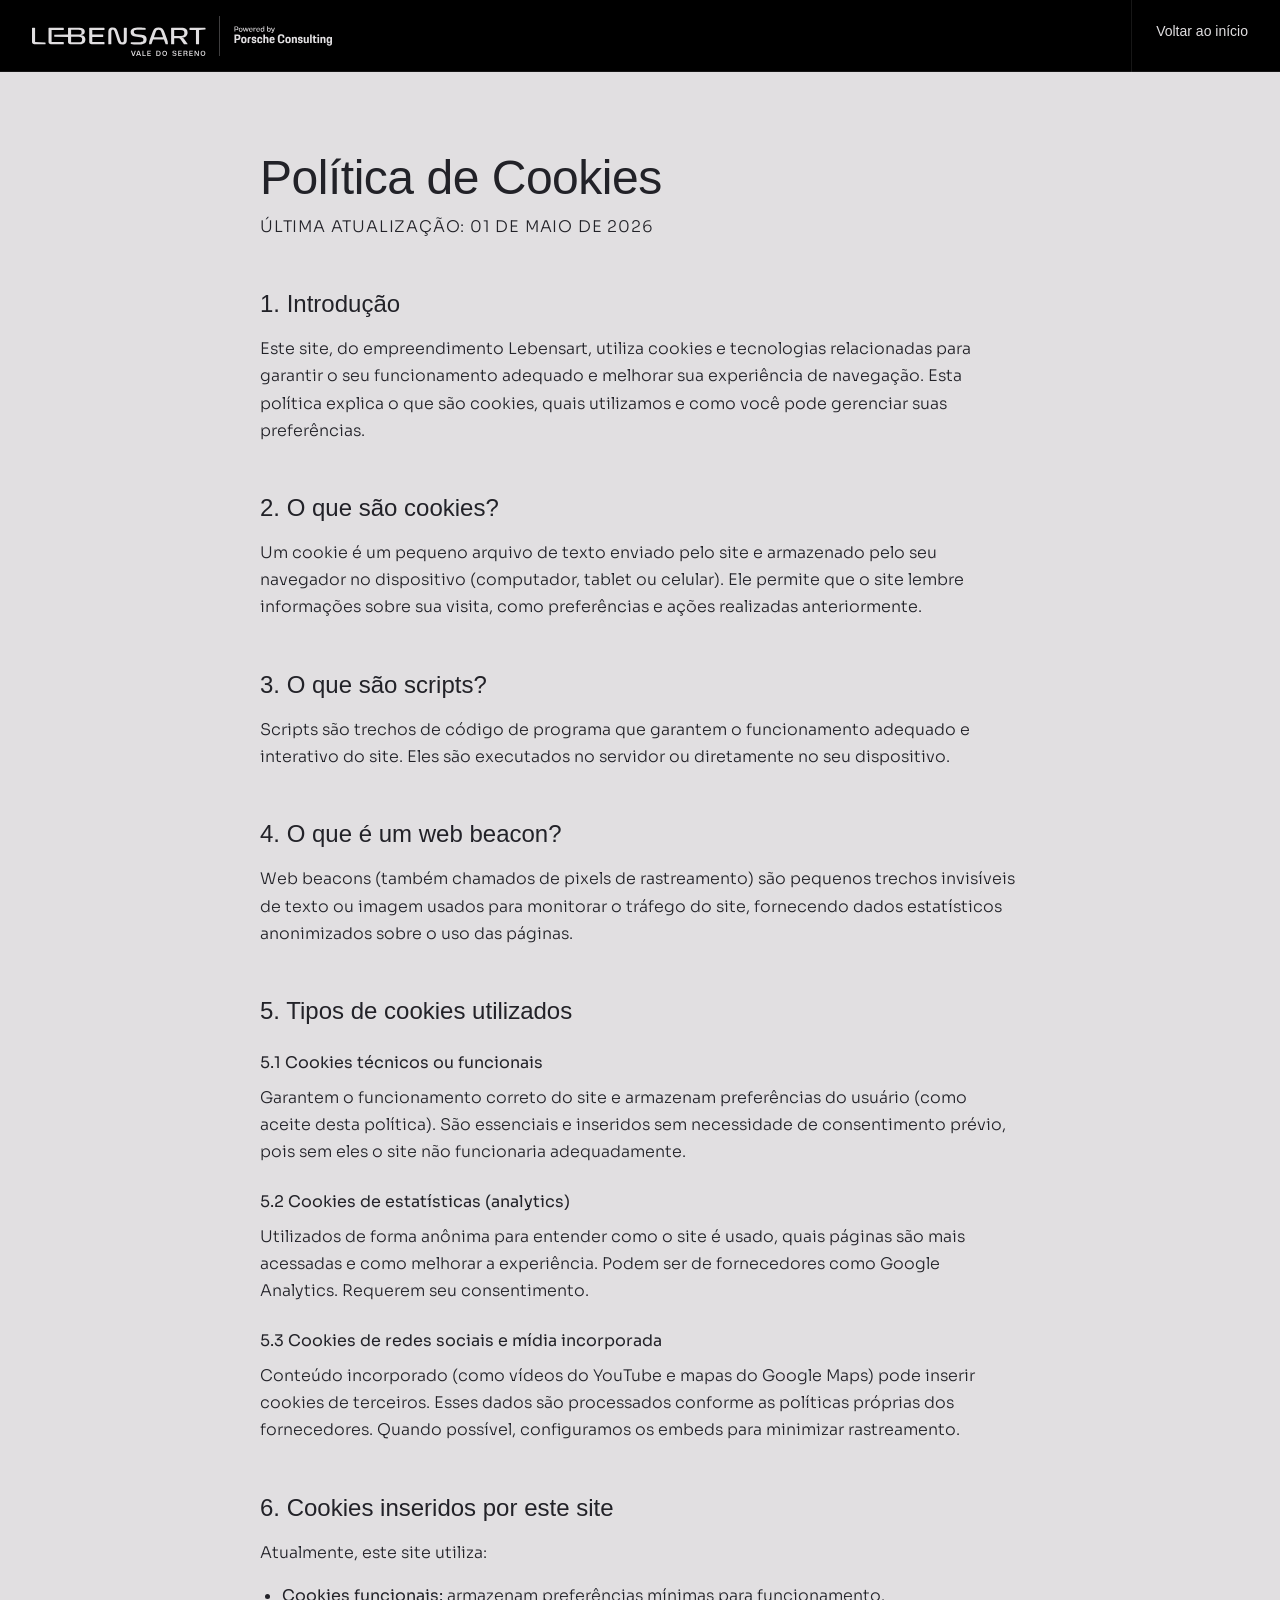
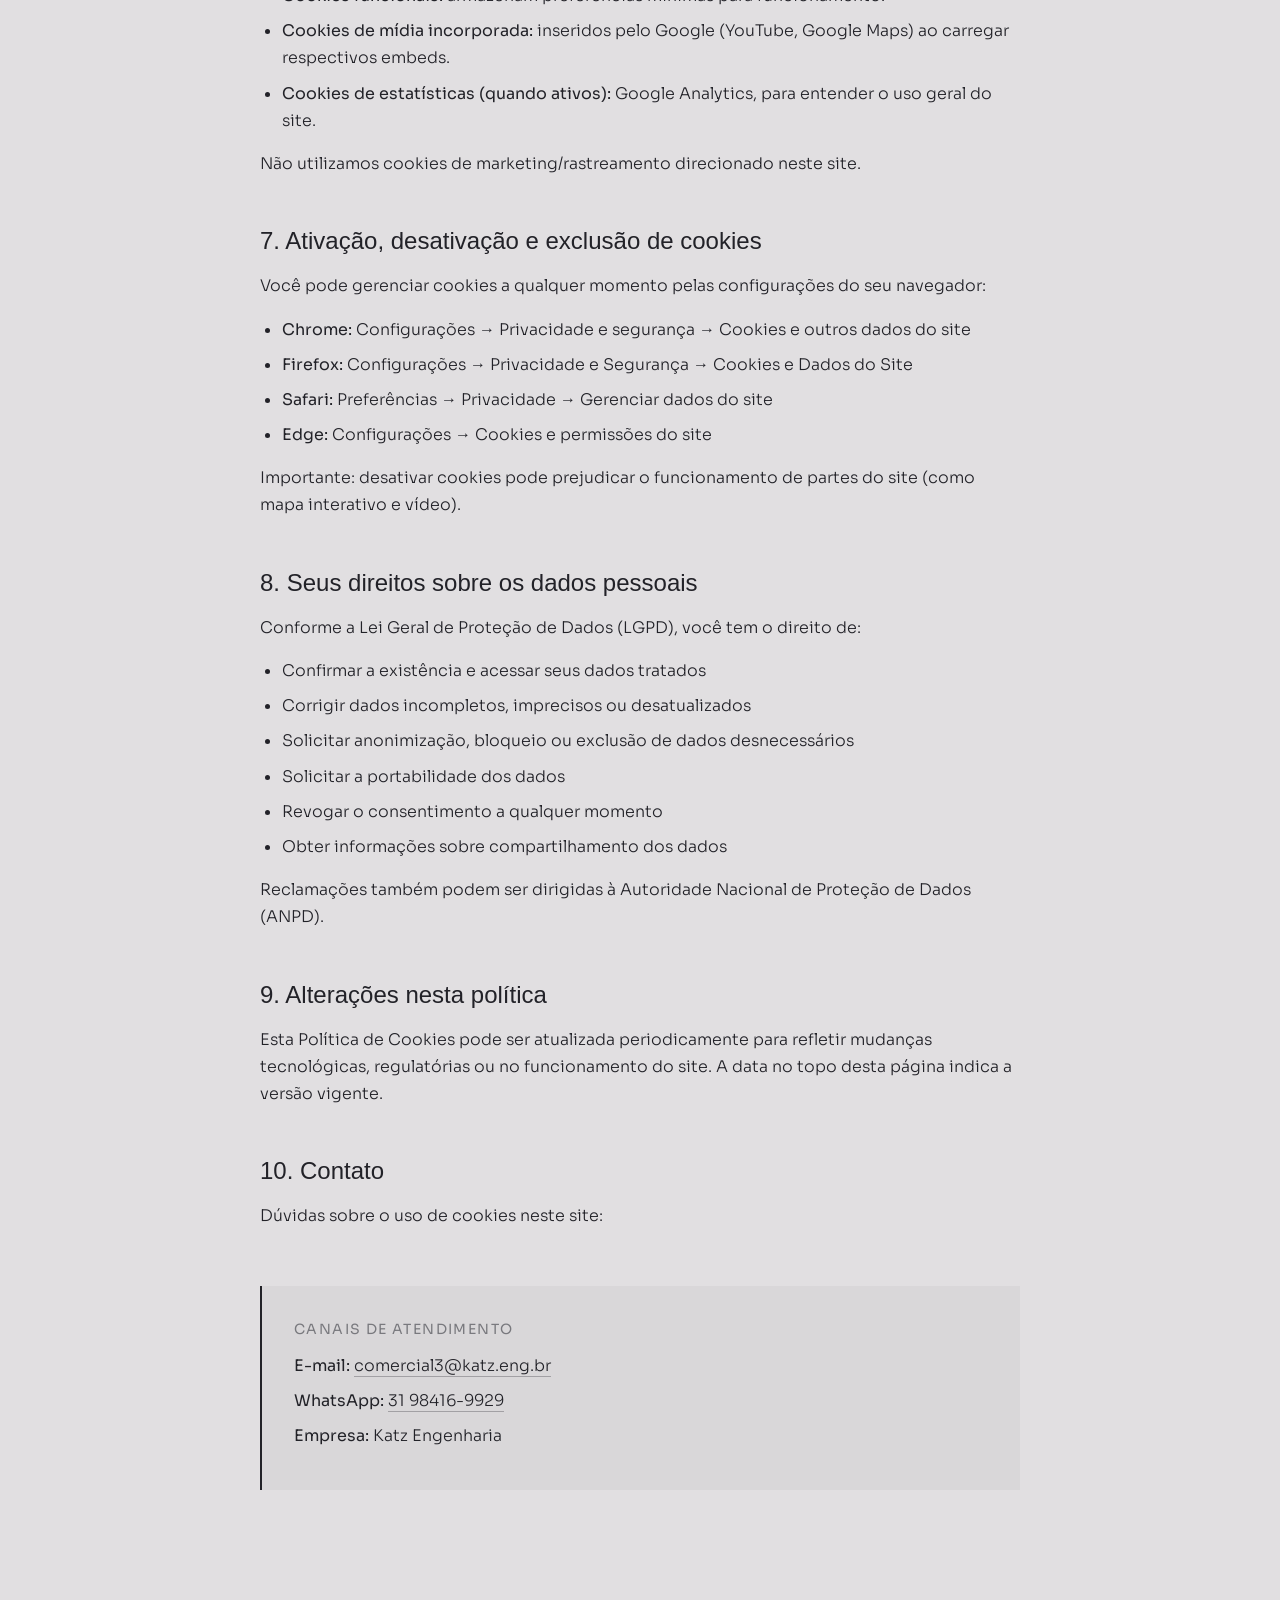
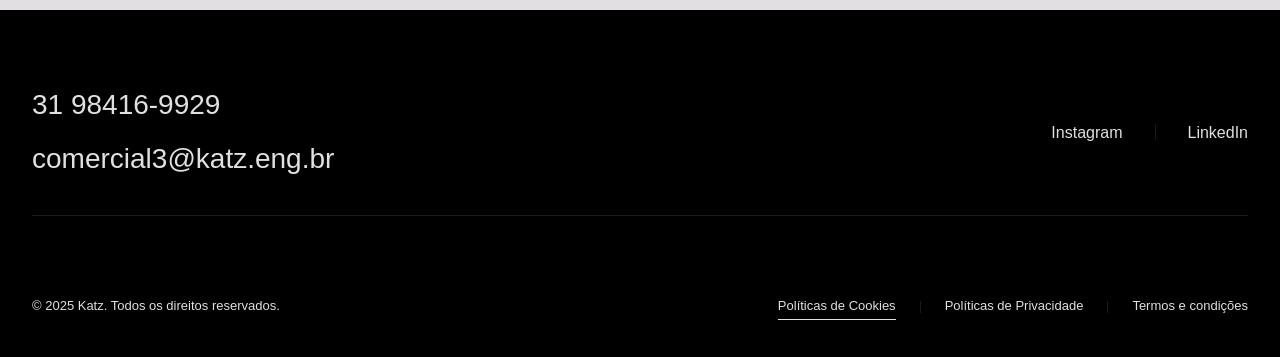
==== politica-de-cookies.html @ 18a2a269 "Adiciona páginas legais (Privacidade, Cookies, Termos) 3 páginas HTML adaptadas a partir das referên" ====
<!DOCTYPE html>
<html lang="pt-BR">
<head>
  <meta charset="UTF-8">
  <meta name="viewport" content="width=device-width, initial-scale=1.0">
  <title>Política de Cookies · Lebensart</title>
  <link rel="preconnect" href="https://fonts.googleapis.com">
  <link rel="preconnect" href="https://fonts.gstatic.com" crossorigin>
  <link href="https://fonts.googleapis.com/css2?family=Sora:wght@300;400&display=swap" rel="stylesheet">
  <link rel="stylesheet" href="assets/legal.css">
</head>
<body>

<header class="site-header">
  <a class="site-header__logo" href="index.html" aria-label="Voltar para a página inicial">
    <img src="assets/img/d319a4c5-5c41-4626-915c-322ef21a76e4.svg" alt="Lebensart">
  </a>
  <a class="site-header__back" href="index.html">Voltar ao início</a>
</header>

<main class="legal">
  <div class="legal__inner">
    <h1>Política de Cookies</h1>
    <p class="legal__updated">Última atualização: 01 de maio de 2026</p>

    <h2>1. Introdução</h2>
    <p>Este site, do empreendimento Lebensart, utiliza cookies e tecnologias relacionadas para garantir o seu funcionamento adequado e melhorar sua experiência de navegação. Esta política explica o que são cookies, quais utilizamos e como você pode gerenciar suas preferências.</p>

    <h2>2. O que são cookies?</h2>
    <p>Um cookie é um pequeno arquivo de texto enviado pelo site e armazenado pelo seu navegador no dispositivo (computador, tablet ou celular). Ele permite que o site lembre informações sobre sua visita, como preferências e ações realizadas anteriormente.</p>

    <h2>3. O que são scripts?</h2>
    <p>Scripts são trechos de código de programa que garantem o funcionamento adequado e interativo do site. Eles são executados no servidor ou diretamente no seu dispositivo.</p>

    <h2>4. O que é um web beacon?</h2>
    <p>Web beacons (também chamados de pixels de rastreamento) são pequenos trechos invisíveis de texto ou imagem usados para monitorar o tráfego do site, fornecendo dados estatísticos anonimizados sobre o uso das páginas.</p>

    <h2>5. Tipos de cookies utilizados</h2>

    <h3>5.1 Cookies técnicos ou funcionais</h3>
    <p>Garantem o funcionamento correto do site e armazenam preferências do usuário (como aceite desta política). São essenciais e inseridos sem necessidade de consentimento prévio, pois sem eles o site não funcionaria adequadamente.</p>

    <h3>5.2 Cookies de estatísticas (analytics)</h3>
    <p>Utilizados de forma anônima para entender como o site é usado, quais páginas são mais acessadas e como melhorar a experiência. Podem ser de fornecedores como Google Analytics. Requerem seu consentimento.</p>

    <h3>5.3 Cookies de redes sociais e mídia incorporada</h3>
    <p>Conteúdo incorporado (como vídeos do YouTube e mapas do Google Maps) pode inserir cookies de terceiros. Esses dados são processados conforme as políticas próprias dos fornecedores. Quando possível, configuramos os embeds para minimizar rastreamento.</p>

    <h2>6. Cookies inseridos por este site</h2>
    <p>Atualmente, este site utiliza:</p>
    <ul>
      <li><strong>Cookies funcionais:</strong> armazenam preferências mínimas para funcionamento.</li>
      <li><strong>Cookies de mídia incorporada:</strong> inseridos pelo Google (YouTube, Google Maps) ao carregar respectivos embeds.</li>
      <li><strong>Cookies de estatísticas (quando ativos):</strong> Google Analytics, para entender o uso geral do site.</li>
    </ul>
    <p>Não utilizamos cookies de marketing/rastreamento direcionado neste site.</p>

    <h2>7. Ativação, desativação e exclusão de cookies</h2>
    <p>Você pode gerenciar cookies a qualquer momento pelas configurações do seu navegador:</p>
    <ul>
      <li><strong>Chrome:</strong> Configurações → Privacidade e segurança → Cookies e outros dados do site</li>
      <li><strong>Firefox:</strong> Configurações → Privacidade e Segurança → Cookies e Dados do Site</li>
      <li><strong>Safari:</strong> Preferências → Privacidade → Gerenciar dados do site</li>
      <li><strong>Edge:</strong> Configurações → Cookies e permissões do site</li>
    </ul>
    <p>Importante: desativar cookies pode prejudicar o funcionamento de partes do site (como mapa interativo e vídeo).</p>

    <h2>8. Seus direitos sobre os dados pessoais</h2>
    <p>Conforme a Lei Geral de Proteção de Dados (LGPD), você tem o direito de:</p>
    <ul>
      <li>Confirmar a existência e acessar seus dados tratados</li>
      <li>Corrigir dados incompletos, imprecisos ou desatualizados</li>
      <li>Solicitar anonimização, bloqueio ou exclusão de dados desnecessários</li>
      <li>Solicitar a portabilidade dos dados</li>
      <li>Revogar o consentimento a qualquer momento</li>
      <li>Obter informações sobre compartilhamento dos dados</li>
    </ul>
    <p>Reclamações também podem ser dirigidas à Autoridade Nacional de Proteção de Dados (ANPD).</p>

    <h2>9. Alterações nesta política</h2>
    <p>Esta Política de Cookies pode ser atualizada periodicamente para refletir mudanças tecnológicas, regulatórias ou no funcionamento do site. A data no topo desta página indica a versão vigente.</p>

    <h2>10. Contato</h2>
    <p>Dúvidas sobre o uso de cookies neste site:</p>
    <div class="legal__contact">
      <h3>Canais de atendimento</h3>
      <p><strong>E-mail:</strong> <a href="mailto:comercial3@katz.eng.br">comercial3@katz.eng.br</a></p>
      <p><strong>WhatsApp:</strong> <a href="https://wa.me/5531984169929" target="_blank" rel="noopener">31 98416-9929</a></p>
      <p><strong>Empresa:</strong> Katz Engenharia</p>
    </div>
  </div>
</main>

<footer class="site-footer">
  <div class="footer-top">
    <div class="footer-contact">
      <a href="https://wa.me/5531984169929?text=Ol%C3%A1%2C%20vim%20do%20site" target="_blank" rel="noopener">31 98416-9929</a>
      <a href="mailto:comercial3@katz.eng.br">comercial3@katz.eng.br</a>
    </div>
    <div class="footer-social">
      <a href="#" class="footer-social__item">Instagram</a>
      <div class="footer-social__divider"></div>
      <a href="#" class="footer-social__item">LinkedIn</a>
    </div>
  </div>

  <div class="footer-bottom">
    <span class="footer-copy">© 2025 Katz. Todos os direitos reservados.</span>
    <div class="footer-links">
      <a href="politica-de-cookies.html" aria-current="page">Políticas de Cookies</a>
      <div class="footer-links__div"></div>
      <a href="politica-de-privacidade.html">Políticas de Privacidade</a>
      <div class="footer-links__div"></div>
      <a href="termos-de-uso.html">Termos e condições</a>
    </div>
  </div>
</footer>

<script>
  fetch('assets/config.json?t=' + Date.now())
    .then(r => r.ok ? r.json() : null)
    .then(cfg => {
      if (!cfg) return;
      if (cfg.whatsapp_number && cfg.whatsapp_message) {
        const wa = `https://wa.me/${cfg.whatsapp_number}?text=${encodeURIComponent(cfg.whatsapp_message)}`;
        document.querySelectorAll('a[href*="wa.me"]').forEach(a => a.href = wa);
      }
      const social = document.querySelectorAll('.footer-social__item');
      if (social[0] && cfg.instagram_url) { social[0].href = cfg.instagram_url; social[0].target = '_blank'; social[0].rel = 'noopener'; }
      if (social[1] && cfg.linkedin_url) { social[1].href = cfg.linkedin_url; social[1].target = '_blank'; social[1].rel = 'noopener'; }
    })
    .catch(() => {});
</script>
</body>
</html>
---- assets/legal.css ----
/* ============================================================
   LEGAL PAGES — política de privacidade, cookies, termos
   Estilos compartilhados (header, footer, tipografia)
============================================================ */

:root {
  --color-light: #E1DFE1;
  --color-medium: #79797E;
  --color-dark: #222228;
  --font-heading: 'Vinila', 'Helvetica Neue', Helvetica, Arial, sans-serif;
  --font-body: 'Sora', 'Helvetica Neue', Helvetica, Arial, sans-serif;
  --px: 32px;
}

*, *::before, *::after { box-sizing: border-box; margin: 0; padding: 0; }
html { scroll-behavior: smooth; }
body {
  font-family: var(--font-body);
  background: #fff;
  color: var(--color-dark);
  overflow-x: hidden;
  line-height: 1.6;
  font-weight: 300;
}
img { display: block; max-width: 100%; }
a { text-decoration: none; color: inherit; }

/* ===== Header ===== */
.site-header {
  display: flex;
  align-items: center;
  justify-content: space-between;
  padding: 0 var(--px);
  height: 72px;
  background: #000;
  border-bottom: 1px solid rgba(225,223,225,0.1);
  position: sticky;
  top: 0;
  z-index: 999;
  color: var(--color-light);
}
.site-header__logo { height: 40px; display: flex; align-items: center; }
.site-header__logo img { height: 40px; width: auto; }
.site-header__back {
  display: flex;
  align-items: center;
  gap: 12px;
  font-family: var(--font-heading);
  font-size: 14px;
  font-weight: 400;
  color: var(--color-light);
  border-left: 1px solid rgba(225,223,225,0.1);
  padding: 24px 0 32px 24px;
  position: relative;
}
.site-header__back::after {
  content: '';
  position: absolute;
  left: 24px;
  right: 0;
  bottom: 22px;
  height: 1px;
  background: currentColor;
  transform: scaleX(0);
  transform-origin: left center;
  transition: transform 0.35s ease;
}
.site-header__back:hover::after { transform: scaleX(1); }

/* ===== Legal content ===== */
.legal {
  padding: 80px var(--px) 120px;
  background: var(--color-light);
}
.legal__inner {
  max-width: 760px;
  margin: 0 auto;
}
.legal__updated {
  font-size: 13px;
  color: var(--color-medium);
  margin-top: 8px;
  letter-spacing: 0.05em;
  text-transform: uppercase;
}
.legal h1 {
  font-family: var(--font-heading);
  font-size: 48px;
  font-weight: 300;
  line-height: 1.1;
  color: var(--color-dark);
  margin-bottom: 8px;
  letter-spacing: -0.01em;
}
.legal h2 {
  font-family: var(--font-heading);
  font-size: 24px;
  font-weight: 400;
  color: var(--color-dark);
  margin-top: 48px;
  margin-bottom: 16px;
  line-height: 1.3;
}
.legal h3 {
  font-family: var(--font-body);
  font-size: 16px;
  font-weight: 400;
  color: var(--color-dark);
  margin-top: 24px;
  margin-bottom: 8px;
}
.legal p {
  font-size: 16px;
  font-weight: 300;
  color: var(--color-dark);
  line-height: 1.7;
  margin-bottom: 16px;
}
.legal p strong, .legal li strong {
  font-weight: 400;
  color: var(--color-dark);
}
.legal ul, .legal ol {
  padding-left: 22px;
  margin-bottom: 16px;
}
.legal li {
  font-size: 16px;
  font-weight: 300;
  color: var(--color-dark);
  line-height: 1.7;
  margin-bottom: 8px;
}
.legal a {
  color: var(--color-dark);
  border-bottom: 1px solid rgba(34,34,40,0.3);
  transition: border-color 0.2s ease;
}
.legal a:hover { border-bottom-color: var(--color-dark); }
.legal__contact {
  margin-top: 56px;
  padding: 32px;
  background: rgba(34,34,40,0.04);
  border-left: 2px solid var(--color-dark);
}
.legal__contact h3 { margin-top: 0; margin-bottom: 12px; font-size: 14px; letter-spacing: 0.1em; text-transform: uppercase; color: var(--color-medium); }
.legal__contact p { margin-bottom: 8px; }

/* ===== Footer (simplificado, espelha o do index) ===== */
.site-footer {
  background: #000;
  display: flex;
  flex-direction: column;
  gap: 80px;
  padding: 80px var(--px) 40px;
  color: var(--color-light);
}
.footer-top {
  display: flex;
  align-items: center;
  justify-content: space-between;
  padding-bottom: 40px;
  border-bottom: 1px solid rgba(255,255,255,0.1);
}
.footer-contact {
  display: flex;
  flex-direction: column;
  gap: 24px;
}
.footer-contact a {
  font-family: var(--font-heading);
  font-size: 28px;
  font-weight: 300;
  line-height: 1.1;
  color: var(--color-light);
  position: relative;
  display: inline-block;
}
.footer-contact a::after {
  content: '';
  position: absolute;
  left: 0; right: 0; bottom: -3px;
  height: 1px;
  background: currentColor;
  transform: scaleX(0);
  transform-origin: left;
  transition: transform 0.35s ease;
}
.footer-contact a:hover::after { transform: scaleX(1); }
.footer-social { display: flex; align-items: center; gap: 32px; }
.footer-social__item {
  font-family: var(--font-heading);
  font-size: 16px;
  font-weight: 400;
  color: var(--color-light);
  position: relative;
  display: inline-block;
}
.footer-social__item::after {
  content: '';
  position: absolute;
  left: 0; right: 0; bottom: -3px;
  height: 1px;
  background: currentColor;
  transform: scaleX(0);
  transform-origin: left;
  transition: transform 0.35s ease;
}
.footer-social__item:hover::after { transform: scaleX(1); }
.footer-social__divider { height: 16px; width: 1px; background: rgba(255,255,255,0.1); }
.footer-bottom {
  display: flex;
  align-items: center;
  justify-content: space-between;
}
.footer-copy {
  font-family: var(--font-heading);
  font-size: 13px;
  font-weight: 300;
  color: var(--color-light);
}
.footer-links { display: flex; align-items: center; gap: 24px; }
.footer-links a {
  font-family: var(--font-heading);
  font-size: 13px;
  font-weight: 300;
  color: var(--color-light);
  position: relative;
  display: inline-block;
}
.footer-links a::after {
  content: '';
  position: absolute;
  left: 0; right: 0; bottom: -3px;
  height: 1px;
  background: currentColor;
  transform: scaleX(0);
  transform-origin: left;
  transition: transform 0.35s ease;
}
.footer-links a:hover::after,
.footer-links a[aria-current="page"]::after { transform: scaleX(1); }
.footer-links__div { height: 12px; width: 1px; background: rgba(255,255,255,0.1); }

/* ===== Mobile ===== */
@media (max-width: 768px) {
  :root { --px: 16px; }
  .site-header { height: 60px; border-bottom-color: rgba(225,223,225,0.2); }
  .site-header__logo { height: 16px; }
  .site-header__logo img { height: 16px; }

  .legal { padding: 56px var(--px) 80px; }
  .legal h1 { font-size: 32px; }
  .legal h2 { font-size: 20px; margin-top: 36px; }
  .legal h3 { font-size: 15px; }
  .legal p, .legal li { font-size: 15px; }
  .legal__contact { padding: 24px; }

  .site-footer { gap: 56px; padding: 56px var(--px) 32px; }
  .footer-top {
    flex-direction: column;
    align-items: flex-start;
    gap: 32px;
  }
  .footer-contact a { font-size: 18px; }
  .footer-social {
    flex-direction: column;
    align-items: flex-start;
    gap: 16px;
  }
  .footer-social__divider { display: none; }
  .footer-bottom {
    flex-direction: column-reverse;
    align-items: flex-start;
    gap: 24px;
  }
  .footer-links {
    flex-direction: column;
    align-items: flex-start;
    gap: 12px;
  }
  .footer-links__div { display: none; }
}
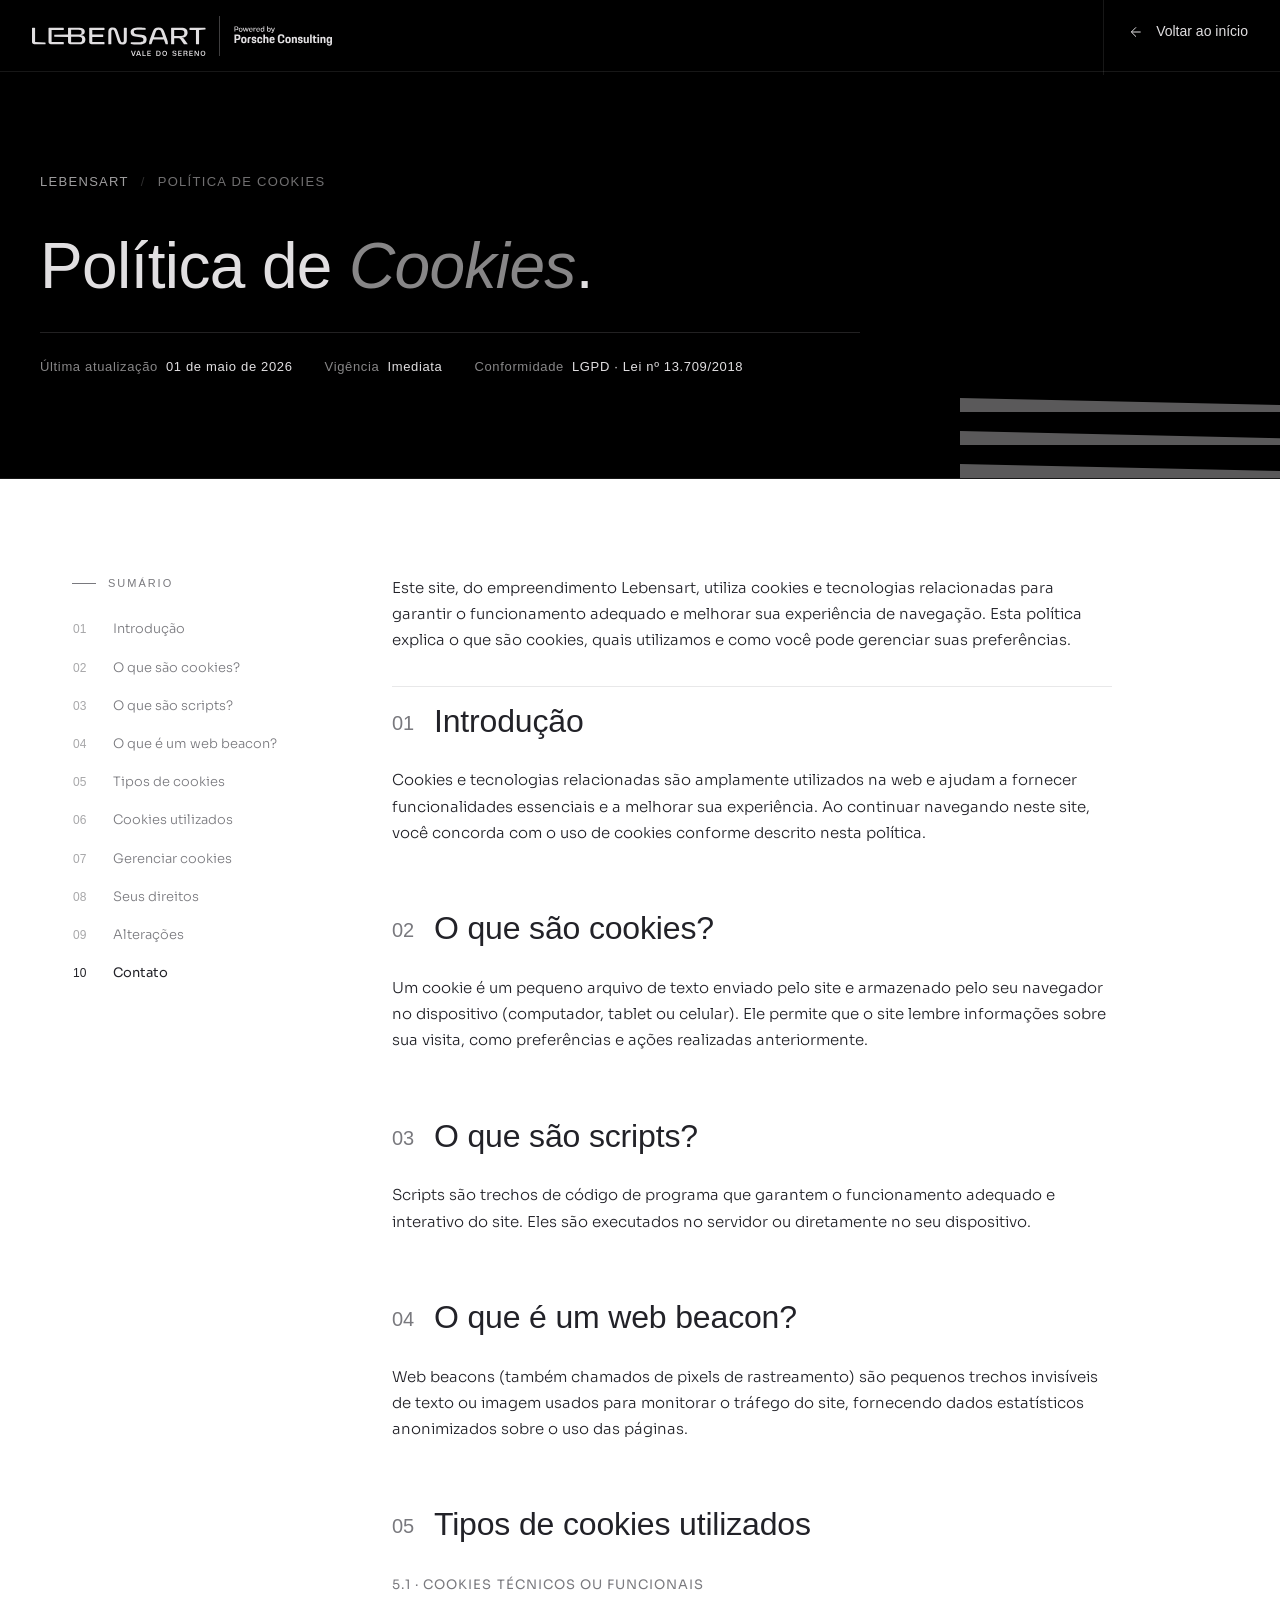
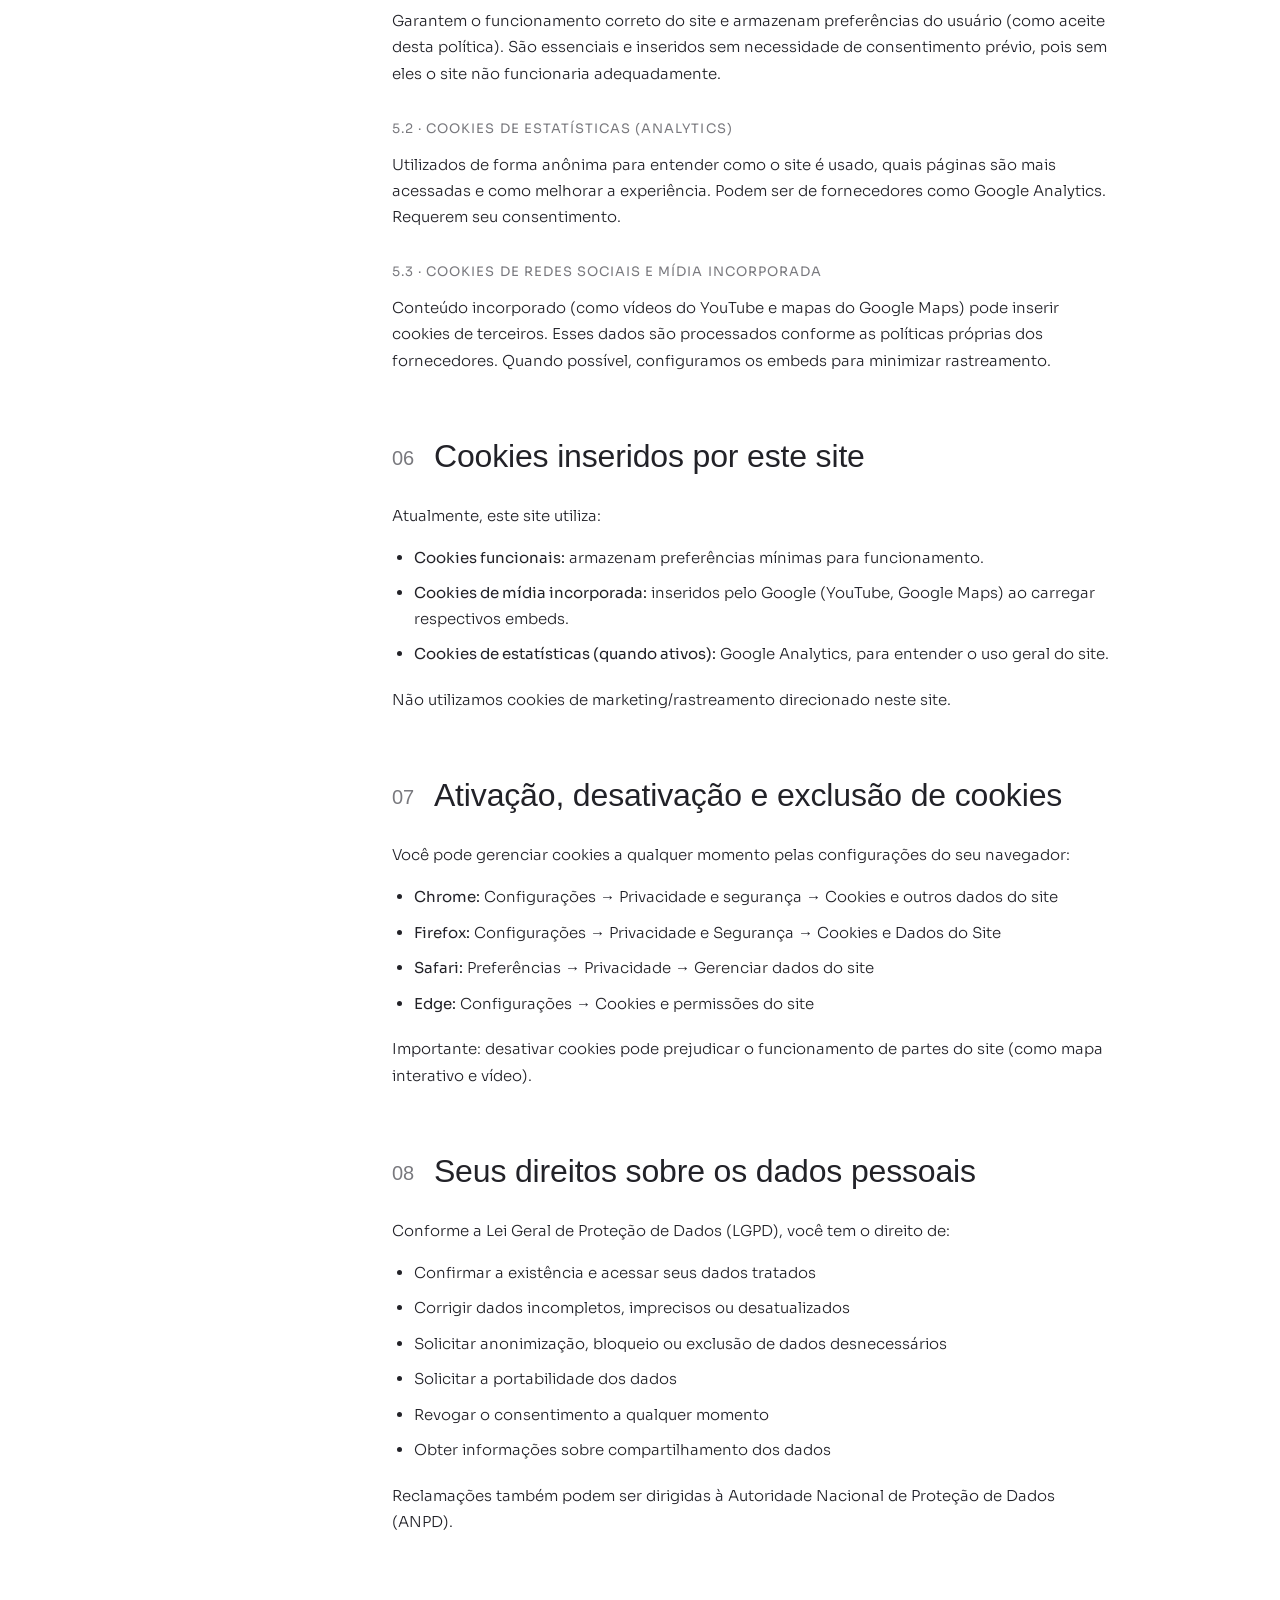
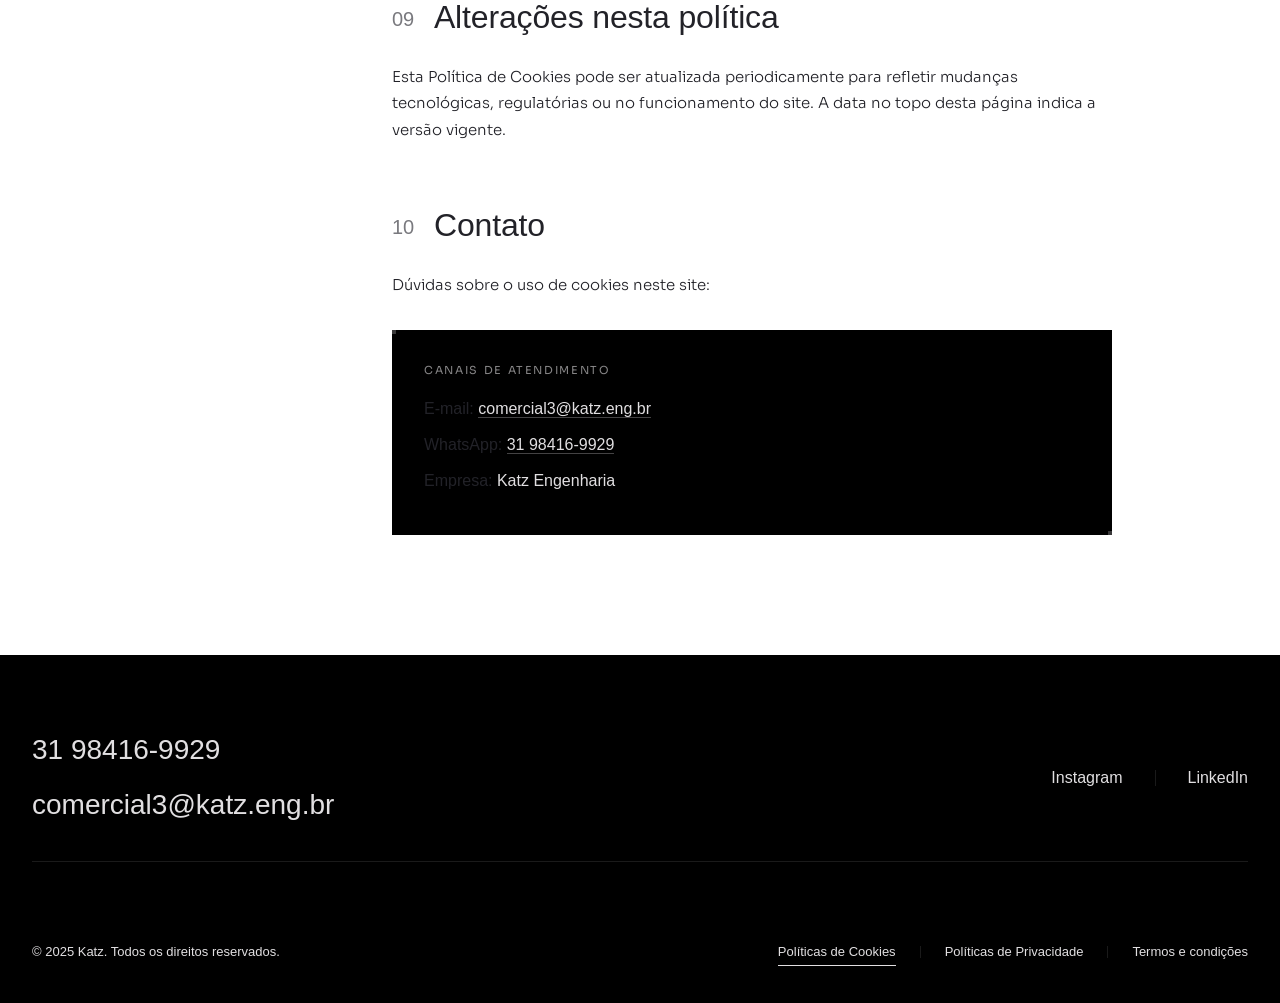
==== commit b5108d4c: "Repagina páginas legais com hero + sumário sticky + UX premium Mudanças visuais: - Hero block preto " ====
--- a/politica-de-cookies.html
+++ b/politica-de-cookies.html
@@ -11,85 +11,160 @@
 </head>
 <body>
 
+<div class="reading-progress" id="reading-progress"></div>
+
 <header class="site-header">
   <a class="site-header__logo" href="index.html" aria-label="Voltar para a página inicial">
     <img src="assets/img/d319a4c5-5c41-4626-915c-322ef21a76e4.svg" alt="Lebensart">
   </a>
-  <a class="site-header__back" href="index.html">Voltar ao início</a>
+  <a class="site-header__back" href="index.html">
+    <svg viewBox="0 0 24 24" fill="none" stroke="currentColor" stroke-width="1.5" aria-hidden="true">
+      <path d="M19 12H5M12 19l-7-7 7-7"/>
+    </svg>
+    <span>Voltar ao início</span>
+  </a>
 </header>
 
-<main class="legal">
-  <div class="legal__inner">
-    <h1>Política de Cookies</h1>
-    <p class="legal__updated">Última atualização: 01 de maio de 2026</p>
-
-    <h2>1. Introdução</h2>
-    <p>Este site, do empreendimento Lebensart, utiliza cookies e tecnologias relacionadas para garantir o seu funcionamento adequado e melhorar sua experiência de navegação. Esta política explica o que são cookies, quais utilizamos e como você pode gerenciar suas preferências.</p>
-
-    <h2>2. O que são cookies?</h2>
-    <p>Um cookie é um pequeno arquivo de texto enviado pelo site e armazenado pelo seu navegador no dispositivo (computador, tablet ou celular). Ele permite que o site lembre informações sobre sua visita, como preferências e ações realizadas anteriormente.</p>
-
-    <h2>3. O que são scripts?</h2>
-    <p>Scripts são trechos de código de programa que garantem o funcionamento adequado e interativo do site. Eles são executados no servidor ou diretamente no seu dispositivo.</p>
-
-    <h2>4. O que é um web beacon?</h2>
-    <p>Web beacons (também chamados de pixels de rastreamento) são pequenos trechos invisíveis de texto ou imagem usados para monitorar o tráfego do site, fornecendo dados estatísticos anonimizados sobre o uso das páginas.</p>
-
-    <h2>5. Tipos de cookies utilizados</h2>
-
-    <h3>5.1 Cookies técnicos ou funcionais</h3>
-    <p>Garantem o funcionamento correto do site e armazenam preferências do usuário (como aceite desta política). São essenciais e inseridos sem necessidade de consentimento prévio, pois sem eles o site não funcionaria adequadamente.</p>
-
-    <h3>5.2 Cookies de estatísticas (analytics)</h3>
-    <p>Utilizados de forma anônima para entender como o site é usado, quais páginas são mais acessadas e como melhorar a experiência. Podem ser de fornecedores como Google Analytics. Requerem seu consentimento.</p>
-
-    <h3>5.3 Cookies de redes sociais e mídia incorporada</h3>
-    <p>Conteúdo incorporado (como vídeos do YouTube e mapas do Google Maps) pode inserir cookies de terceiros. Esses dados são processados conforme as políticas próprias dos fornecedores. Quando possível, configuramos os embeds para minimizar rastreamento.</p>
-
-    <h2>6. Cookies inseridos por este site</h2>
-    <p>Atualmente, este site utiliza:</p>
-    <ul>
-      <li><strong>Cookies funcionais:</strong> armazenam preferências mínimas para funcionamento.</li>
-      <li><strong>Cookies de mídia incorporada:</strong> inseridos pelo Google (YouTube, Google Maps) ao carregar respectivos embeds.</li>
-      <li><strong>Cookies de estatísticas (quando ativos):</strong> Google Analytics, para entender o uso geral do site.</li>
-    </ul>
-    <p>Não utilizamos cookies de marketing/rastreamento direcionado neste site.</p>
-
-    <h2>7. Ativação, desativação e exclusão de cookies</h2>
-    <p>Você pode gerenciar cookies a qualquer momento pelas configurações do seu navegador:</p>
-    <ul>
-      <li><strong>Chrome:</strong> Configurações → Privacidade e segurança → Cookies e outros dados do site</li>
-      <li><strong>Firefox:</strong> Configurações → Privacidade e Segurança → Cookies e Dados do Site</li>
-      <li><strong>Safari:</strong> Preferências → Privacidade → Gerenciar dados do site</li>
-      <li><strong>Edge:</strong> Configurações → Cookies e permissões do site</li>
-    </ul>
-    <p>Importante: desativar cookies pode prejudicar o funcionamento de partes do site (como mapa interativo e vídeo).</p>
-
-    <h2>8. Seus direitos sobre os dados pessoais</h2>
-    <p>Conforme a Lei Geral de Proteção de Dados (LGPD), você tem o direito de:</p>
-    <ul>
-      <li>Confirmar a existência e acessar seus dados tratados</li>
-      <li>Corrigir dados incompletos, imprecisos ou desatualizados</li>
-      <li>Solicitar anonimização, bloqueio ou exclusão de dados desnecessários</li>
-      <li>Solicitar a portabilidade dos dados</li>
-      <li>Revogar o consentimento a qualquer momento</li>
-      <li>Obter informações sobre compartilhamento dos dados</li>
-    </ul>
-    <p>Reclamações também podem ser dirigidas à Autoridade Nacional de Proteção de Dados (ANPD).</p>
-
-    <h2>9. Alterações nesta política</h2>
-    <p>Esta Política de Cookies pode ser atualizada periodicamente para refletir mudanças tecnológicas, regulatórias ou no funcionamento do site. A data no topo desta página indica a versão vigente.</p>
-
-    <h2>10. Contato</h2>
-    <p>Dúvidas sobre o uso de cookies neste site:</p>
-    <div class="legal__contact">
-      <h3>Canais de atendimento</h3>
-      <p><strong>E-mail:</strong> <a href="mailto:comercial3@katz.eng.br">comercial3@katz.eng.br</a></p>
-      <p><strong>WhatsApp:</strong> <a href="https://wa.me/5531984169929" target="_blank" rel="noopener">31 98416-9929</a></p>
-      <p><strong>Empresa:</strong> Katz Engenharia</p>
+<section class="legal-hero">
+  <div class="legal-hero__inner">
+    <nav class="legal-hero__breadcrumb" aria-label="Você está em">
+      <a href="index.html">Lebensart</a>
+      <span class="legal-hero__breadcrumb-sep">/</span>
+      <span>Política de Cookies</span>
+    </nav>
+    <h1 class="legal-hero__title">Política de <em class="italic-dim-light">Cookies</em>.</h1>
+    <div class="legal-hero__meta">
+      <div class="legal-hero__meta-item">
+        <span>Última atualização</span>
+        <strong>01 de maio de 2026</strong>
+      </div>
+      <div class="legal-hero__meta-item">
+        <span>Vigência</span>
+        <strong>Imediata</strong>
+      </div>
+      <div class="legal-hero__meta-item">
+        <span>Conformidade</span>
+        <strong>LGPD · Lei nº 13.709/2018</strong>
+      </div>
     </div>
   </div>
-</main>
+  <img class="legal-hero__pattern" src="assets/img/58c3c7b8-5e0c-443a-9953-c70c415a0461.svg" alt="">
+</section>
+
+<div class="legal-body">
+
+  <aside class="legal-toc" aria-label="Sumário">
+    <div class="legal-toc__label">Sumário</div>
+    <ul class="legal-toc__list" id="toc-list">
+      <li><a href="#s1"><span>01</span><span>Introdução</span></a></li>
+      <li><a href="#s2"><span>02</span><span>O que são cookies?</span></a></li>
+      <li><a href="#s3"><span>03</span><span>O que são scripts?</span></a></li>
+      <li><a href="#s4"><span>04</span><span>O que é um web beacon?</span></a></li>
+      <li><a href="#s5"><span>05</span><span>Tipos de cookies</span></a></li>
+      <li><a href="#s6"><span>06</span><span>Cookies utilizados</span></a></li>
+      <li><a href="#s7"><span>07</span><span>Gerenciar cookies</span></a></li>
+      <li><a href="#s8"><span>08</span><span>Seus direitos</span></a></li>
+      <li><a href="#s9"><span>09</span><span>Alterações</span></a></li>
+      <li><a href="#s10"><span>10</span><span>Contato</span></a></li>
+    </ul>
+  </aside>
+
+  <main class="legal-content">
+    <p class="legal-content__intro">Este site, do empreendimento Lebensart, utiliza cookies e tecnologias relacionadas para garantir o funcionamento adequado e melhorar sua experiência de navegação. Esta política explica o que são cookies, quais utilizamos e como você pode gerenciar suas preferências.</p>
+
+    <section id="s1">
+      <h2 data-num="01">Introdução</h2>
+      <p>Cookies e tecnologias relacionadas são amplamente utilizados na web e ajudam a fornecer funcionalidades essenciais e a melhorar sua experiência. Ao continuar navegando neste site, você concorda com o uso de cookies conforme descrito nesta política.</p>
+    </section>
+
+    <section id="s2">
+      <h2 data-num="02">O que são cookies?</h2>
+      <p>Um cookie é um pequeno arquivo de texto enviado pelo site e armazenado pelo seu navegador no dispositivo (computador, tablet ou celular). Ele permite que o site lembre informações sobre sua visita, como preferências e ações realizadas anteriormente.</p>
+    </section>
+
+    <section id="s3">
+      <h2 data-num="03">O que são scripts?</h2>
+      <p>Scripts são trechos de código de programa que garantem o funcionamento adequado e interativo do site. Eles são executados no servidor ou diretamente no seu dispositivo.</p>
+    </section>
+
+    <section id="s4">
+      <h2 data-num="04">O que é um web beacon?</h2>
+      <p>Web beacons (também chamados de pixels de rastreamento) são pequenos trechos invisíveis de texto ou imagem usados para monitorar o tráfego do site, fornecendo dados estatísticos anonimizados sobre o uso das páginas.</p>
+    </section>
+
+    <section id="s5">
+      <h2 data-num="05">Tipos de cookies utilizados</h2>
+
+      <h3>5.1 · Cookies técnicos ou funcionais</h3>
+      <p>Garantem o funcionamento correto do site e armazenam preferências do usuário (como aceite desta política). São essenciais e inseridos sem necessidade de consentimento prévio, pois sem eles o site não funcionaria adequadamente.</p>
+
+      <h3>5.2 · Cookies de estatísticas (analytics)</h3>
+      <p>Utilizados de forma anônima para entender como o site é usado, quais páginas são mais acessadas e como melhorar a experiência. Podem ser de fornecedores como Google Analytics. Requerem seu consentimento.</p>
+
+      <h3>5.3 · Cookies de redes sociais e mídia incorporada</h3>
+      <p>Conteúdo incorporado (como vídeos do YouTube e mapas do Google Maps) pode inserir cookies de terceiros. Esses dados são processados conforme as políticas próprias dos fornecedores. Quando possível, configuramos os embeds para minimizar rastreamento.</p>
+    </section>
+
+    <section id="s6">
+      <h2 data-num="06">Cookies inseridos por este site</h2>
+      <p>Atualmente, este site utiliza:</p>
+      <ul>
+        <li><strong>Cookies funcionais:</strong> armazenam preferências mínimas para funcionamento.</li>
+        <li><strong>Cookies de mídia incorporada:</strong> inseridos pelo Google (YouTube, Google Maps) ao carregar respectivos embeds.</li>
+        <li><strong>Cookies de estatísticas (quando ativos):</strong> Google Analytics, para entender o uso geral do site.</li>
+      </ul>
+      <p>Não utilizamos cookies de marketing/rastreamento direcionado neste site.</p>
+    </section>
+
+    <section id="s7">
+      <h2 data-num="07">Ativação, desativação e exclusão de cookies</h2>
+      <p>Você pode gerenciar cookies a qualquer momento pelas configurações do seu navegador:</p>
+      <ul>
+        <li><strong>Chrome:</strong> Configurações → Privacidade e segurança → Cookies e outros dados do site</li>
+        <li><strong>Firefox:</strong> Configurações → Privacidade e Segurança → Cookies e Dados do Site</li>
+        <li><strong>Safari:</strong> Preferências → Privacidade → Gerenciar dados do site</li>
+        <li><strong>Edge:</strong> Configurações → Cookies e permissões do site</li>
+      </ul>
+      <p>Importante: desativar cookies pode prejudicar o funcionamento de partes do site (como mapa interativo e vídeo).</p>
+    </section>
+
+    <section id="s8">
+      <h2 data-num="08">Seus direitos sobre os dados pessoais</h2>
+      <p>Conforme a Lei Geral de Proteção de Dados (LGPD), você tem o direito de:</p>
+      <ul>
+        <li>Confirmar a existência e acessar seus dados tratados</li>
+        <li>Corrigir dados incompletos, imprecisos ou desatualizados</li>
+        <li>Solicitar anonimização, bloqueio ou exclusão de dados desnecessários</li>
+        <li>Solicitar a portabilidade dos dados</li>
+        <li>Revogar o consentimento a qualquer momento</li>
+        <li>Obter informações sobre compartilhamento dos dados</li>
+      </ul>
+      <p>Reclamações também podem ser dirigidas à Autoridade Nacional de Proteção de Dados (ANPD).</p>
+    </section>
+
+    <section id="s9">
+      <h2 data-num="09">Alterações nesta política</h2>
+      <p>Esta Política de Cookies pode ser atualizada periodicamente para refletir mudanças tecnológicas, regulatórias ou no funcionamento do site. A data no topo desta página indica a versão vigente.</p>
+    </section>
+
+    <section id="s10">
+      <h2 data-num="10">Contato</h2>
+      <p>Dúvidas sobre o uso de cookies neste site:</p>
+      <div class="legal__contact">
+        <h3>Canais de atendimento</h3>
+        <p><strong>E-mail:</strong> <a href="mailto:comercial3@katz.eng.br">comercial3@katz.eng.br</a></p>
+        <p><strong>WhatsApp:</strong> <a href="https://wa.me/5531984169929" target="_blank" rel="noopener">31 98416-9929</a></p>
+        <p><strong>Empresa:</strong> Katz Engenharia</p>
+      </div>
+    </section>
+  </main>
+</div>
+
+<button type="button" class="back-to-top" id="back-to-top" aria-label="Voltar ao topo">
+  <svg viewBox="0 0 24 24" fill="none" stroke="currentColor" stroke-width="1.5" aria-hidden="true">
+    <path d="M12 19V5M5 12l7-7 7 7"/>
+  </svg>
+</button>
 
 <footer class="site-footer">
   <div class="footer-top">
@@ -103,7 +178,6 @@
       <a href="#" class="footer-social__item">LinkedIn</a>
     </div>
   </div>
-
   <div class="footer-bottom">
     <span class="footer-copy">© 2025 Katz. Todos os direitos reservados.</span>
     <div class="footer-links">
@@ -116,20 +190,6 @@
   </div>
 </footer>
 
-<script>
-  fetch('assets/config.json?t=' + Date.now())
-    .then(r => r.ok ? r.json() : null)
-    .then(cfg => {
-      if (!cfg) return;
-      if (cfg.whatsapp_number && cfg.whatsapp_message) {
-        const wa = `https://wa.me/${cfg.whatsapp_number}?text=${encodeURIComponent(cfg.whatsapp_message)}`;
-        document.querySelectorAll('a[href*="wa.me"]').forEach(a => a.href = wa);
-      }
-      const social = document.querySelectorAll('.footer-social__item');
-      if (social[0] && cfg.instagram_url) { social[0].href = cfg.instagram_url; social[0].target = '_blank'; social[0].rel = 'noopener'; }
-      if (social[1] && cfg.linkedin_url) { social[1].href = cfg.linkedin_url; social[1].target = '_blank'; social[1].rel = 'noopener'; }
-    })
-    .catch(() => {});
-</script>
+<script src="assets/legal.js"></script>
 </body>
 </html>
--- a/assets/legal.css
+++ b/assets/legal.css
@@ -1,6 +1,6 @@
 /* ============================================================
    LEGAL PAGES — política de privacidade, cookies, termos
-   Estilos compartilhados (header, footer, tipografia)
+   Espelham a estética do index.html (hero preto + tipografia Vinila)
 ============================================================ */
 
 :root {
@@ -24,8 +24,27 @@
 }
 img { display: block; max-width: 100%; }
 a { text-decoration: none; color: inherit; }
-
-/* ===== Header ===== */
+em.italic-dim-light { font-style: italic; color: rgba(225,223,225,0.6); }
+em.italic-dim       { font-style: italic; color: rgba(34,34,40,0.55); }
+
+/* ============================================================
+   READING PROGRESS BAR (topo absoluto)
+============================================================ */
+.reading-progress {
+  position: fixed;
+  top: 0;
+  left: 0;
+  height: 2px;
+  background: var(--color-dark);
+  width: 0;
+  z-index: 1100;
+  transition: width 0.05s linear;
+  pointer-events: none;
+}
+
+/* ============================================================
+   SITE HEADER (sticky, espelha o do index)
+============================================================ */
 .site-header {
   display: flex;
   align-items: center;
@@ -53,100 +72,369 @@
   padding: 24px 0 32px 24px;
   position: relative;
 }
-.site-header__back::after {
+.site-header__back svg {
+  width: 16px;
+  height: 16px;
+  transition: transform 0.25s ease;
+}
+.site-header__back:hover svg { transform: translateX(-3px); }
+
+/* ============================================================
+   HERO DA PÁGINA LEGAL (preto, espelha o hero do site)
+============================================================ */
+.legal-hero {
+  position: relative;
+  background: #000;
+  color: var(--color-light);
+  padding: 100px var(--px) 100px;
+  overflow: hidden;
+  border-bottom: 1px solid rgba(225,223,225,0.1);
+}
+.legal-hero__inner {
+  max-width: 1200px;
+  margin: 0 auto;
+  position: relative;
+  z-index: 2;
+}
+.legal-hero__breadcrumb {
+  display: flex;
+  align-items: center;
+  gap: 12px;
+  font-family: var(--font-heading);
+  font-size: 13px;
+  letter-spacing: 0.1em;
+  text-transform: uppercase;
+  color: rgba(225,223,225,0.5);
+  margin-bottom: 40px;
+}
+.legal-hero__breadcrumb a {
+  color: rgba(225,223,225,0.7);
+  transition: color 0.25s ease;
+  position: relative;
+  display: inline-block;
+}
+.legal-hero__breadcrumb a::after {
   content: '';
   position: absolute;
-  left: 24px;
-  right: 0;
-  bottom: 22px;
+  left: 0; right: 0; bottom: -3px;
   height: 1px;
   background: currentColor;
   transform: scaleX(0);
-  transform-origin: left center;
-  transition: transform 0.35s ease;
-}
-.site-header__back:hover::after { transform: scaleX(1); }
-
-/* ===== Legal content ===== */
-.legal {
-  padding: 80px var(--px) 120px;
-  background: var(--color-light);
-}
-.legal__inner {
-  max-width: 760px;
+  transform-origin: left;
+  transition: transform 0.3s ease;
+}
+.legal-hero__breadcrumb a:hover { color: var(--color-light); }
+.legal-hero__breadcrumb a:hover::after { transform: scaleX(1); }
+.legal-hero__breadcrumb-sep { opacity: 0.4; }
+
+.legal-hero__title {
+  font-family: var(--font-heading);
+  font-size: 64px;
+  font-weight: 300;
+  line-height: 1.05;
+  letter-spacing: -0.01em;
+  margin-bottom: 32px;
+  max-width: 820px;
+}
+
+.legal-hero__meta {
+  display: flex;
+  flex-wrap: wrap;
+  gap: 32px;
+  align-items: center;
+  font-family: var(--font-heading);
+  font-size: 13px;
+  color: rgba(225,223,225,0.6);
+  letter-spacing: 0.05em;
+  padding-top: 24px;
+  border-top: 1px solid rgba(225,223,225,0.15);
+  max-width: 820px;
+}
+.legal-hero__meta-item {
+  display: flex;
+  align-items: center;
+  gap: 8px;
+}
+.legal-hero__meta-item strong {
+  color: var(--color-light);
+  font-weight: 400;
+}
+
+.legal-hero__pattern {
+  position: absolute;
+  bottom: 0;
+  right: 0;
+  width: 320px;
+  height: 80px;
+  opacity: 0.4;
+  pointer-events: none;
+  z-index: 1;
+}
+
+/* ============================================================
+   BODY: SUMÁRIO STICKY + CONTEÚDO
+============================================================ */
+.legal-body {
+  display: grid;
+  grid-template-columns: 240px 1fr;
+  gap: 80px;
+  max-width: 1200px;
   margin: 0 auto;
-}
-.legal__updated {
+  padding: 96px var(--px) 120px;
+  align-items: start;
+}
+
+/* ---------- Sumário ---------- */
+.legal-toc {
+  position: sticky;
+  top: 96px;
+  align-self: start;
+}
+.legal-toc__label {
+  font-family: var(--font-heading);
+  font-size: 11px;
+  letter-spacing: 0.18em;
+  text-transform: uppercase;
+  color: var(--color-medium);
+  margin-bottom: 20px;
+  font-weight: 400;
+  display: flex;
+  align-items: center;
+  gap: 12px;
+}
+.legal-toc__label::before {
+  content: '';
+  width: 24px;
+  height: 1px;
+  background: currentColor;
+}
+.legal-toc__list {
+  list-style: none;
+  padding: 0;
+  margin: 0;
+  display: flex;
+  flex-direction: column;
+  gap: 4px;
+  max-height: calc(100vh - 200px);
+  overflow-y: auto;
+  padding-right: 8px;
+}
+.legal-toc__list::-webkit-scrollbar { width: 4px; }
+.legal-toc__list::-webkit-scrollbar-track { background: transparent; }
+.legal-toc__list::-webkit-scrollbar-thumb { background: rgba(34,34,40,0.15); }
+
+.legal-toc__list a {
+  display: grid;
+  grid-template-columns: 28px 1fr;
+  gap: 12px;
+  align-items: baseline;
+  padding: 8px 12px 8px 0;
+  font-family: var(--font-body);
   font-size: 13px;
+  font-weight: 300;
+  line-height: 1.4;
   color: var(--color-medium);
-  margin-top: 8px;
-  letter-spacing: 0.05em;
+  border-left: 1px solid transparent;
+  padding-left: 16px;
+  margin-left: -16px;
+  transition: color 0.25s ease, border-color 0.25s ease, background 0.25s ease;
+}
+.legal-toc__list a span:first-child {
+  font-family: var(--font-heading);
+  font-size: 12px;
+  color: rgba(34,34,40,0.4);
+  font-variant-numeric: tabular-nums;
+  transition: color 0.25s ease;
+}
+.legal-toc__list a:hover {
+  color: var(--color-dark);
+  border-left-color: rgba(34,34,40,0.3);
+}
+.legal-toc__list a:hover span:first-child {
+  color: rgba(34,34,40,0.6);
+}
+.legal-toc__list a.is-active {
+  color: var(--color-dark);
+  border-left-color: var(--color-dark);
+  font-weight: 400;
+}
+.legal-toc__list a.is-active span:first-child {
+  color: var(--color-dark);
+}
+
+/* ---------- Conteúdo ---------- */
+.legal-content {
+  max-width: 720px;
+}
+.legal-content section {
+  scroll-margin-top: 96px; /* offset pra header sticky no scroll-to-anchor */
+}
+.legal-content section + section { margin-top: 64px; }
+.legal-content section:first-of-type { margin-top: 0; }
+
+.legal-content__intro {
+  font-size: 17px;
+  font-weight: 300;
+  line-height: 1.7;
+  color: var(--color-dark);
+  margin-bottom: 56px;
+  padding-bottom: 32px;
+  border-bottom: 1px solid rgba(34,34,40,0.1);
+}
+
+.legal-content h2 {
+  display: flex;
+  align-items: baseline;
+  gap: 20px;
+  font-family: var(--font-heading);
+  font-size: 32px;
+  font-weight: 300;
+  line-height: 1.15;
+  color: var(--color-dark);
+  margin-bottom: 28px;
+  letter-spacing: -0.005em;
+}
+.legal-content h2::before {
+  content: attr(data-num);
+  font-family: var(--font-heading);
+  font-size: 20px;
+  font-weight: 300;
+  color: var(--color-medium);
+  flex-shrink: 0;
+  font-variant-numeric: tabular-nums;
+  position: relative;
+  top: -2px;
+}
+
+.legal-content h3 {
+  font-family: var(--font-body);
+  font-size: 13px;
+  font-weight: 400;
   text-transform: uppercase;
-}
-.legal h1 {
-  font-family: var(--font-heading);
-  font-size: 48px;
-  font-weight: 300;
-  line-height: 1.1;
-  color: var(--color-dark);
-  margin-bottom: 8px;
-  letter-spacing: -0.01em;
-}
-.legal h2 {
-  font-family: var(--font-heading);
-  font-size: 24px;
-  font-weight: 400;
-  color: var(--color-dark);
-  margin-top: 48px;
+  letter-spacing: 0.08em;
+  color: var(--color-medium);
+  margin-top: 32px;
+  margin-bottom: 12px;
+}
+
+.legal-content p {
+  font-size: 15px;
+  font-weight: 300;
+  color: var(--color-dark);
+  line-height: 1.75;
   margin-bottom: 16px;
-  line-height: 1.3;
-}
-.legal h3 {
-  font-family: var(--font-body);
-  font-size: 16px;
-  font-weight: 400;
-  color: var(--color-dark);
-  margin-top: 24px;
-  margin-bottom: 8px;
-}
-.legal p {
-  font-size: 16px;
+}
+.legal-content p strong, .legal-content li strong {
+  font-weight: 400;
+  color: var(--color-dark);
+}
+
+.legal-content ul, .legal-content ol {
+  padding-left: 22px;
+  margin: 8px 0 20px;
+}
+.legal-content li {
+  font-size: 15px;
   font-weight: 300;
   color: var(--color-dark);
   line-height: 1.7;
-  margin-bottom: 16px;
-}
-.legal p strong, .legal li strong {
-  font-weight: 400;
-  color: var(--color-dark);
-}
-.legal ul, .legal ol {
-  padding-left: 22px;
-  margin-bottom: 16px;
-}
-.legal li {
-  font-size: 16px;
-  font-weight: 300;
-  color: var(--color-dark);
-  line-height: 1.7;
-  margin-bottom: 8px;
-}
-.legal a {
+  margin-bottom: 10px;
+}
+
+.legal-content a {
   color: var(--color-dark);
   border-bottom: 1px solid rgba(34,34,40,0.3);
   transition: border-color 0.2s ease;
 }
-.legal a:hover { border-bottom-color: var(--color-dark); }
+.legal-content a:hover { border-bottom-color: var(--color-dark); }
+
+/* ---------- Bloco de contato (final) ---------- */
 .legal__contact {
+  margin-top: 32px;
+  padding: 32px;
+  background: #000;
+  color: var(--color-light);
+  position: relative;
+}
+.legal__contact::before,
+.legal__contact::after {
+  content: '';
+  position: absolute;
+  width: 4px;
+  height: 4px;
+  background: rgba(225,223,225,0.25);
+}
+.legal__contact::before { top: 0; left: 0; }
+.legal__contact::after { bottom: 0; right: 0; }
+.legal__contact h3 {
+  font-family: var(--font-body);
+  font-size: 11px;
+  letter-spacing: 0.15em;
+  text-transform: uppercase;
+  color: rgba(225,223,225,0.6);
+  margin-bottom: 16px;
+  margin-top: 0;
+  font-weight: 400;
+}
+.legal__contact p {
+  font-family: var(--font-heading);
+  font-size: 16px;
+  color: var(--color-light);
+  margin-bottom: 8px;
+}
+.legal__contact a {
+  color: var(--color-light);
+  border-bottom: 1px solid rgba(225,223,225,0.3);
+}
+.legal__contact a:hover { border-bottom-color: var(--color-light); }
+
+/* ---------- Conclusão ---------- */
+.legal__conclusion {
   margin-top: 56px;
-  padding: 32px;
-  background: rgba(34,34,40,0.04);
-  border-left: 2px solid var(--color-dark);
-}
-.legal__contact h3 { margin-top: 0; margin-bottom: 12px; font-size: 14px; letter-spacing: 0.1em; text-transform: uppercase; color: var(--color-medium); }
-.legal__contact p { margin-bottom: 8px; }
-
-/* ===== Footer (simplificado, espelha o do index) ===== */
+  padding-top: 32px;
+  border-top: 1px solid rgba(34,34,40,0.1);
+  font-style: italic;
+  color: var(--color-medium);
+  font-size: 14px;
+  line-height: 1.7;
+}
+
+/* ============================================================
+   BACK TO TOP (botão flutuante)
+============================================================ */
+.back-to-top {
+  position: fixed;
+  bottom: 32px;
+  right: 32px;
+  width: 48px;
+  height: 48px;
+  background: var(--color-dark);
+  color: var(--color-light);
+  display: flex;
+  align-items: center;
+  justify-content: center;
+  cursor: pointer;
+  border: 1px solid var(--color-dark);
+  opacity: 0;
+  pointer-events: none;
+  transform: translateY(8px);
+  transition: opacity 0.3s ease, transform 0.3s ease, background 0.25s ease, border-color 0.25s ease;
+  z-index: 100;
+}
+.back-to-top.is-visible {
+  opacity: 1;
+  pointer-events: auto;
+  transform: translateY(0);
+}
+.back-to-top:hover {
+  background: #000;
+  border-color: #000;
+}
+.back-to-top svg { width: 18px; height: 18px; }
+
+/* ============================================================
+   FOOTER (espelha o do index, simplificado)
+============================================================ */
 .site-footer {
   background: #000;
   display: flex;
@@ -242,25 +530,51 @@
 .footer-links a[aria-current="page"]::after { transform: scaleX(1); }
 .footer-links__div { height: 12px; width: 1px; background: rgba(255,255,255,0.1); }
 
-/* ===== Mobile ===== */
+/* ============================================================
+   MOBILE
+============================================================ */
+@media (max-width: 980px) {
+  .legal-body {
+    grid-template-columns: 1fr;
+    gap: 40px;
+  }
+  .legal-toc {
+    position: static;
+    border: 1px solid rgba(34,34,40,0.1);
+    padding: 24px;
+  }
+  .legal-toc__list { max-height: 280px; }
+}
+
 @media (max-width: 768px) {
   :root { --px: 16px; }
   .site-header { height: 60px; border-bottom-color: rgba(225,223,225,0.2); }
-  .site-header__logo { height: 16px; }
-  .site-header__logo img { height: 16px; }
-
-  .legal { padding: 56px var(--px) 80px; }
-  .legal h1 { font-size: 32px; }
-  .legal h2 { font-size: 20px; margin-top: 36px; }
-  .legal h3 { font-size: 15px; }
-  .legal p, .legal li { font-size: 15px; }
+  .site-header__logo, .site-header__logo img { height: 16px; }
+
+  .legal-hero { padding: 64px var(--px) 64px; }
+  .legal-hero__title { font-size: 36px; line-height: 1.1; }
+  .legal-hero__breadcrumb { margin-bottom: 28px; font-size: 11px; }
+  .legal-hero__meta { gap: 20px; font-size: 12px; }
+  .legal-hero__pattern { width: 220px; height: 56px; right: -20px; }
+
+  .legal-body { padding: 56px var(--px) 80px; }
+  .legal-content__intro { font-size: 15px; margin-bottom: 40px; padding-bottom: 24px; }
+  .legal-content section + section { margin-top: 48px; }
+  .legal-content h2 { font-size: 24px; gap: 14px; }
+  .legal-content h2::before { font-size: 16px; }
+  .legal-content h3 { font-size: 12px; }
+  .legal-content p, .legal-content li { font-size: 15px; }
   .legal__contact { padding: 24px; }
+  .legal__contact p { font-size: 15px; }
+
+  .back-to-top { bottom: 16px; right: 16px; width: 44px; height: 44px; }
 
   .site-footer { gap: 56px; padding: 56px var(--px) 32px; }
   .footer-top {
     flex-direction: column;
     align-items: flex-start;
     gap: 32px;
+    padding-bottom: 32px;
   }
   .footer-contact a { font-size: 18px; }
   .footer-social {
@@ -281,3 +595,14 @@
   }
   .footer-links__div { display: none; }
 }
+
+/* ============================================================
+   PREFERS REDUCED MOTION
+============================================================ */
+@media (prefers-reduced-motion: reduce) {
+  *, *::before, *::after {
+    animation-duration: 0.01ms !important;
+    transition-duration: 0.01ms !important;
+  }
+  html { scroll-behavior: auto; }
+}
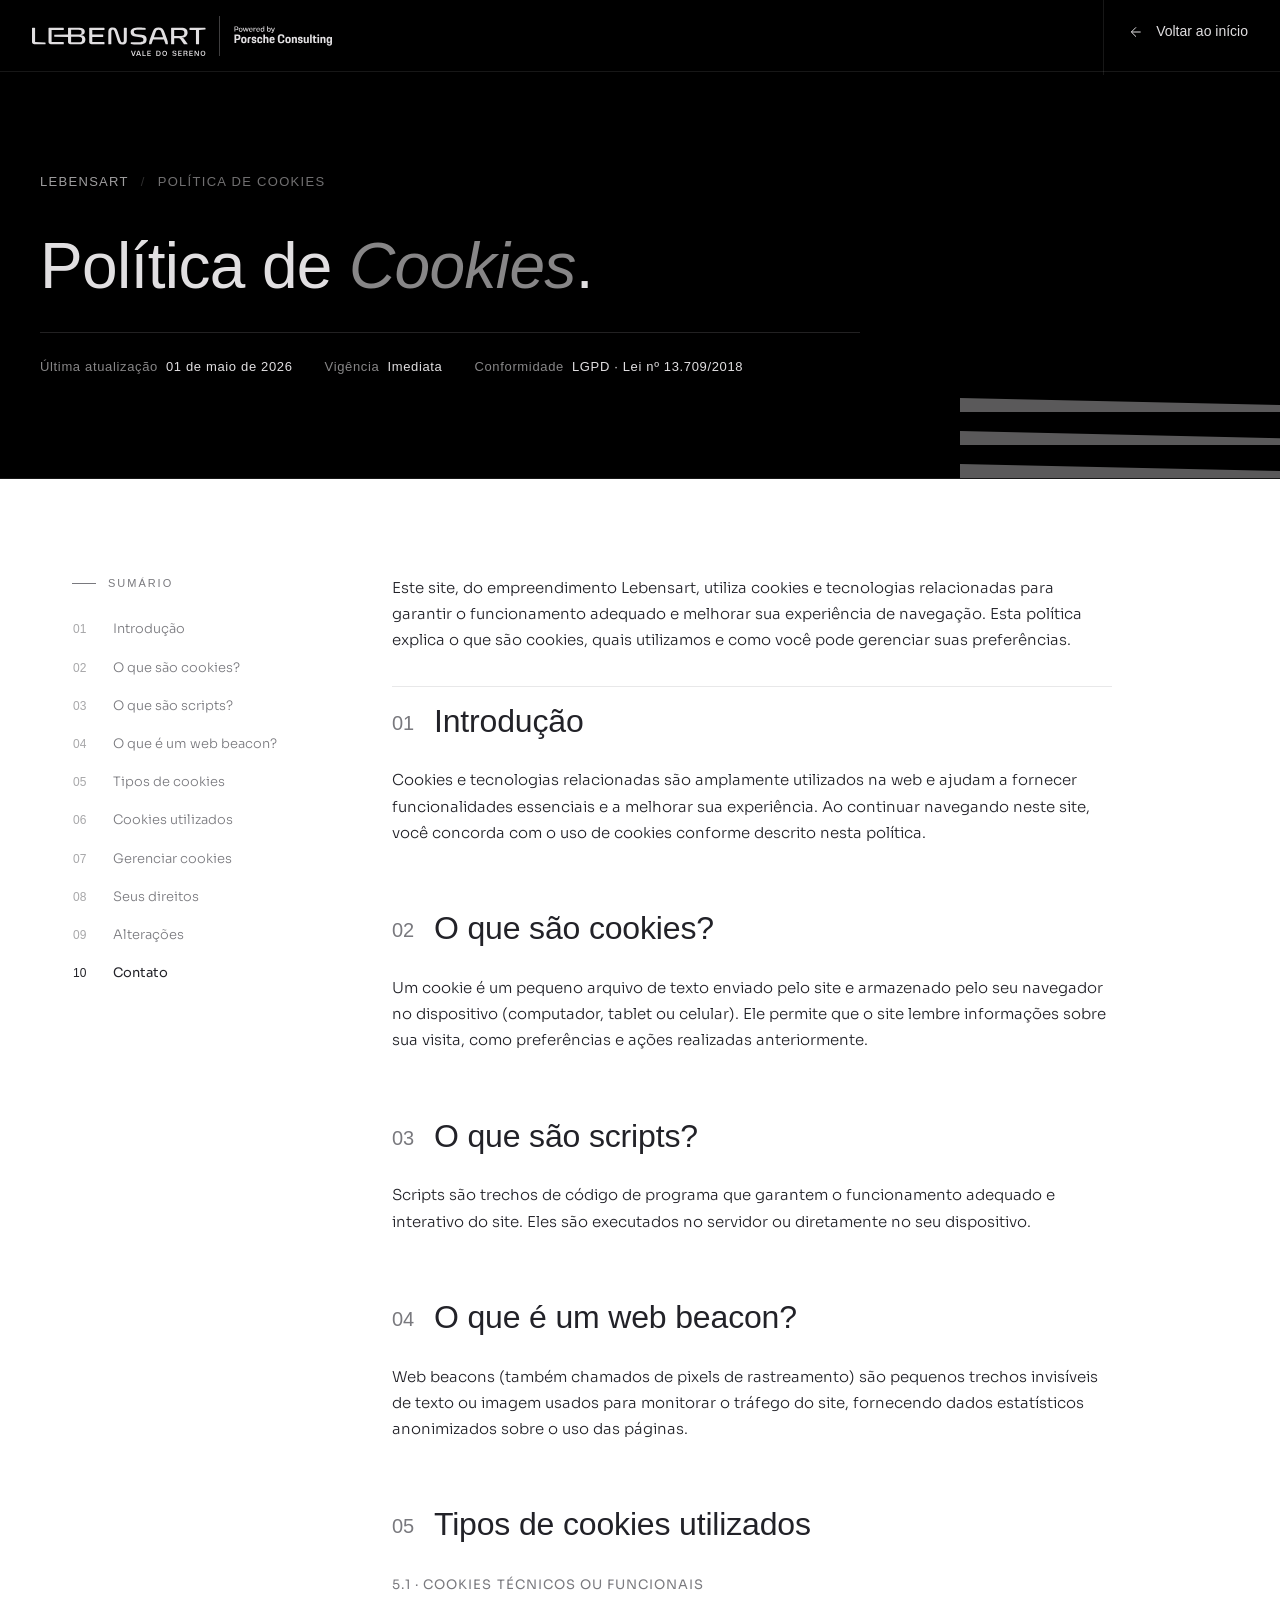
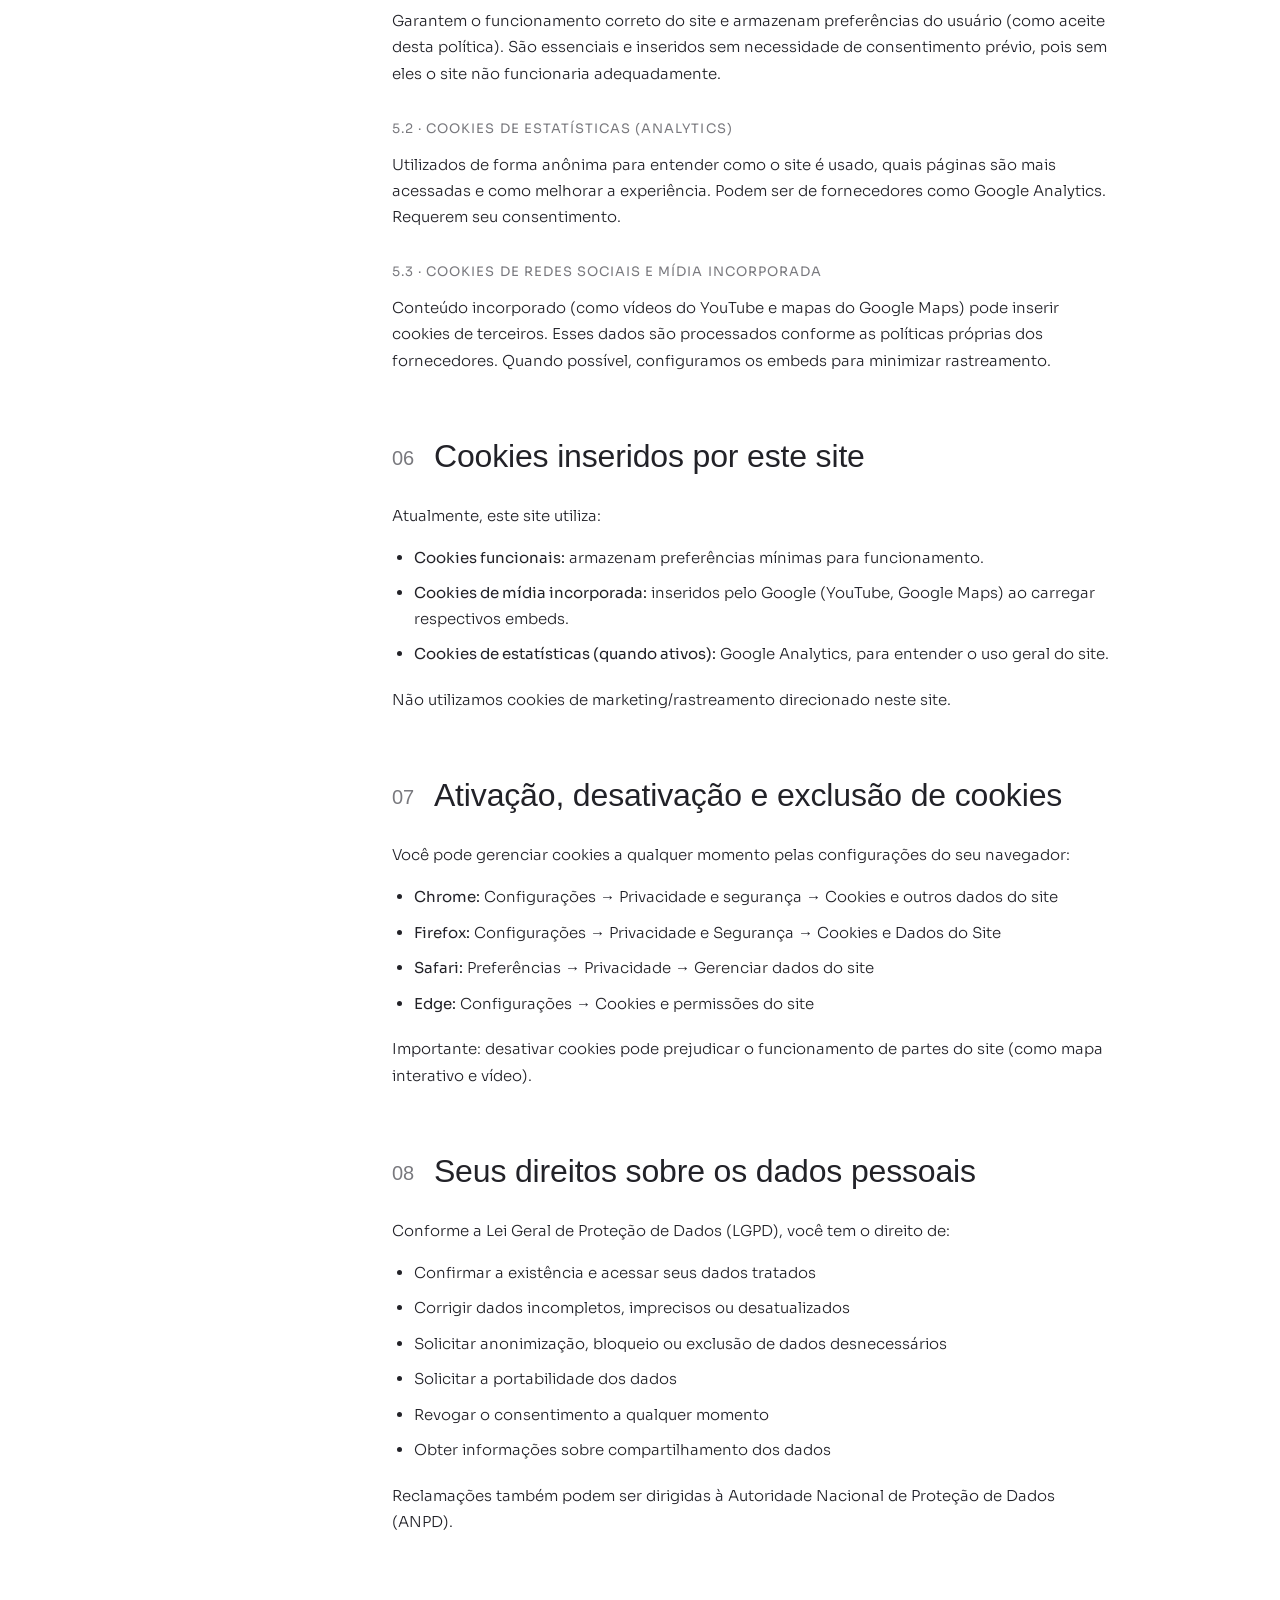
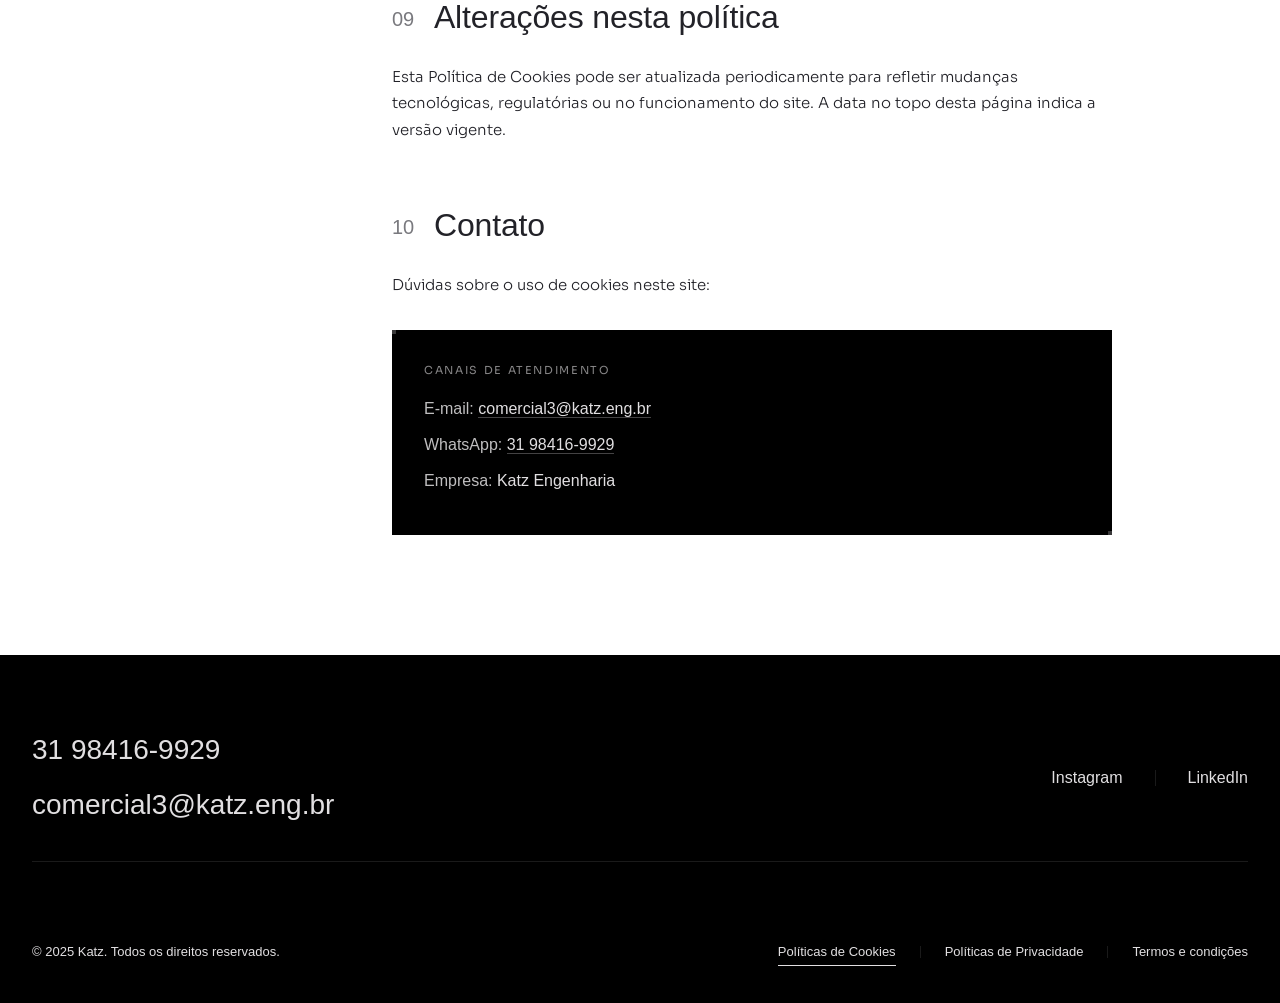
==== commit a98e935e: "Cache-busting nos refs do legal.css/legal.js Adiciona query string ?v=2 nas referências de: - assets" ====
--- a/politica-de-cookies.html
+++ b/politica-de-cookies.html
@@ -7,7 +7,7 @@
   <link rel="preconnect" href="https://fonts.googleapis.com">
   <link rel="preconnect" href="https://fonts.gstatic.com" crossorigin>
   <link href="https://fonts.googleapis.com/css2?family=Sora:wght@300;400&display=swap" rel="stylesheet">
-  <link rel="stylesheet" href="assets/legal.css">
+  <link rel="stylesheet" href="assets/legal.css?v=2">
 </head>
 <body>
 
@@ -190,6 +190,6 @@
   </div>
 </footer>
 
-<script src="assets/legal.js"></script>
+<script src="assets/legal.js?v=2"></script>
 </body>
 </html>
--- a/assets/legal.css
+++ b/assets/legal.css
@@ -387,6 +387,13 @@
   border-bottom: 1px solid rgba(225,223,225,0.3);
 }
 .legal__contact a:hover { border-bottom-color: var(--color-light); }
+/* Override do strong dentro do bloco preto pra ficar legível
+   !important pra bypassar qualquer override por cascata */
+.legal__contact p strong,
+.legal__contact strong {
+  color: rgba(225,223,225,0.85) !important;
+  font-weight: 400 !important;
+}
 
 /* ---------- Conclusão ---------- */
 .legal__conclusion {
